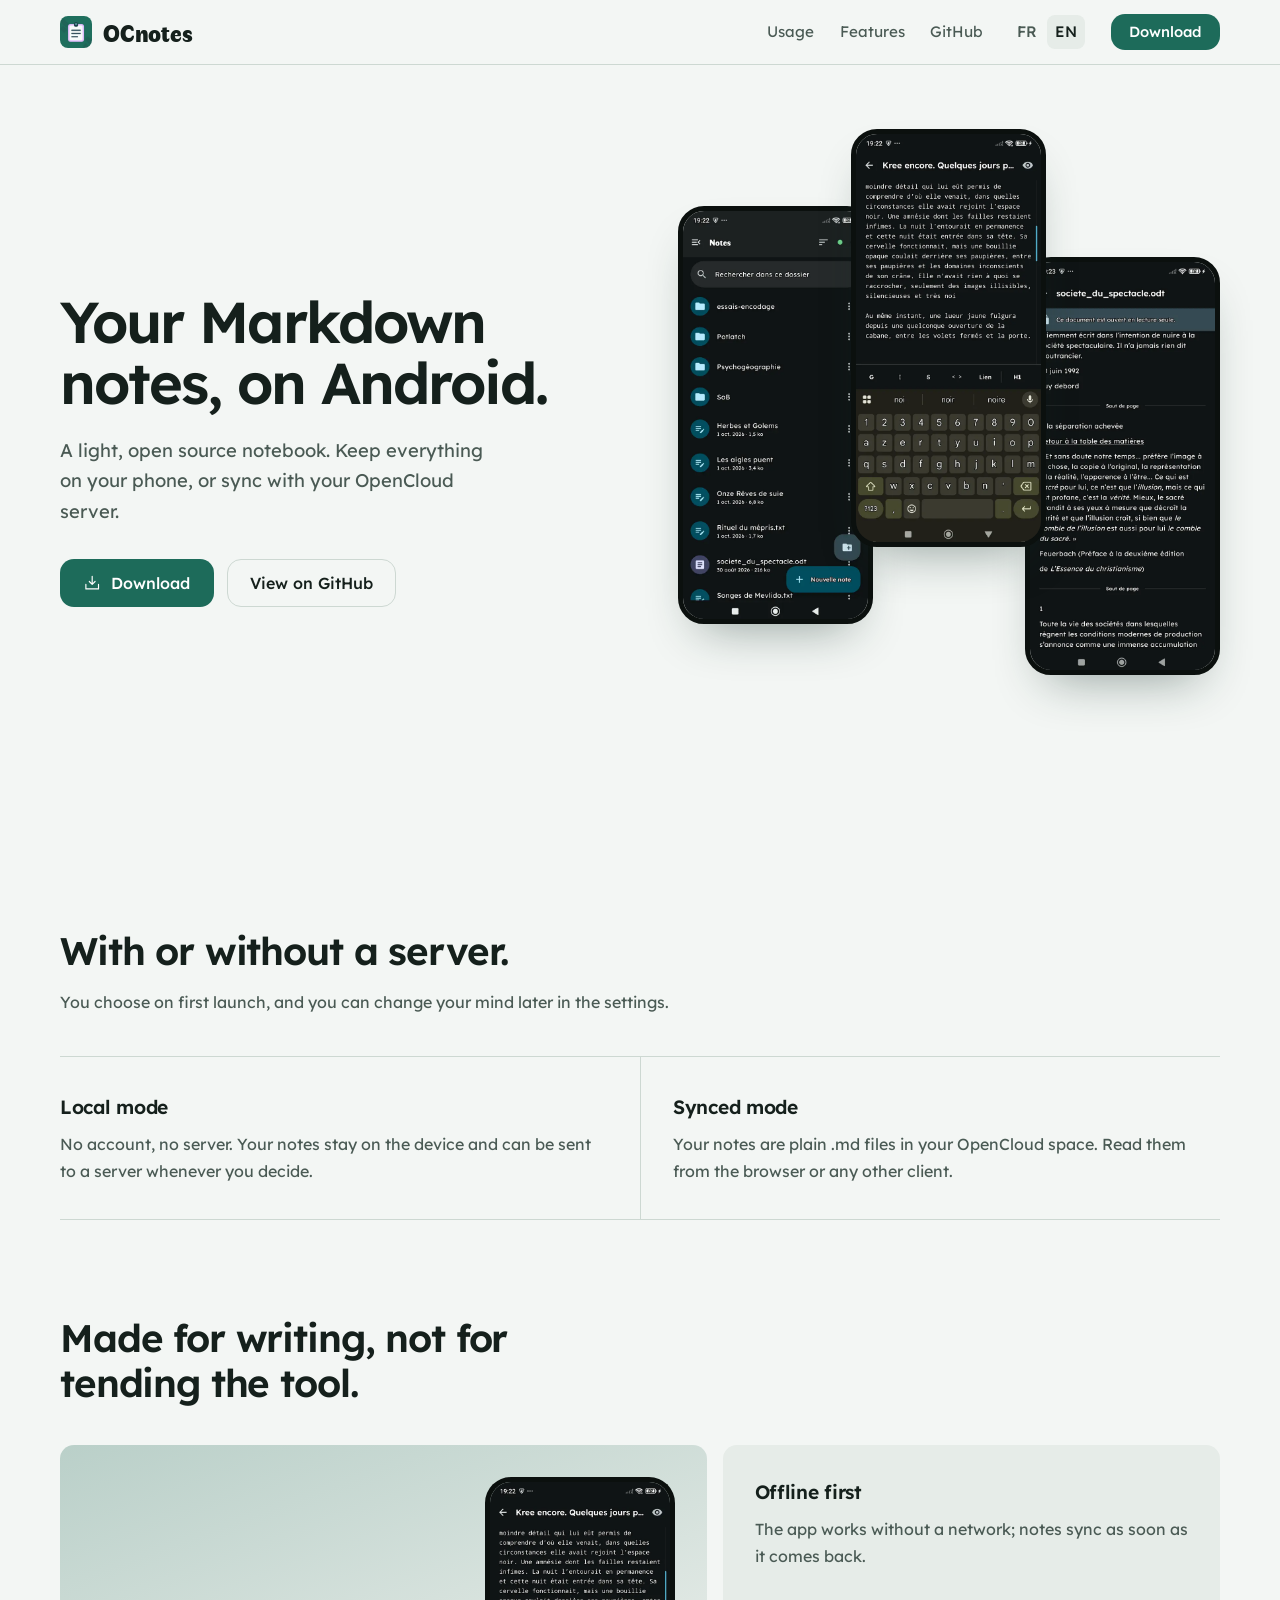
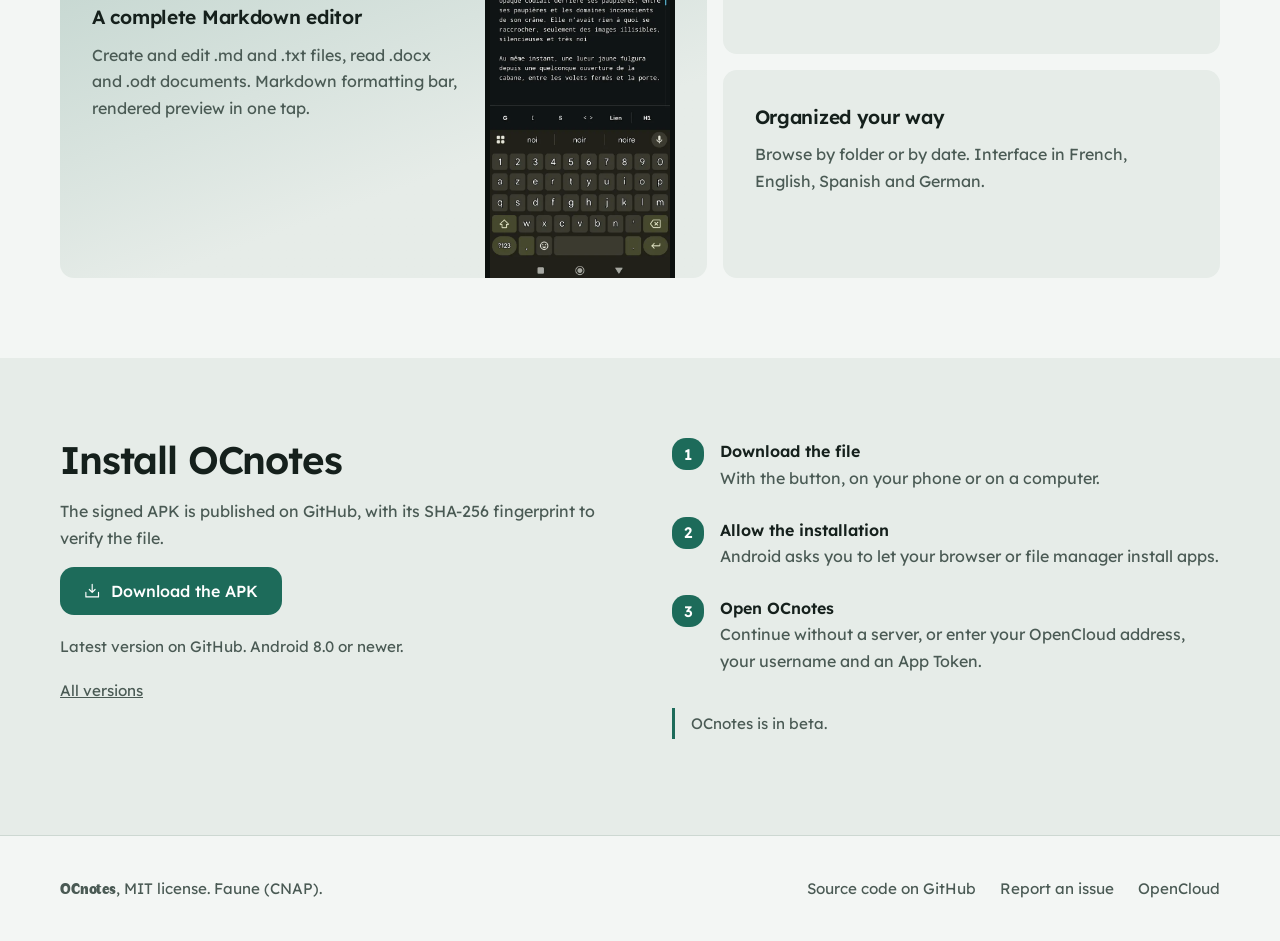
==== site/en/index.html @ 5937291a "Add English version of the site and refactor styles and scripts - Created a new English index.html f" ====
<!doctype html>
<html lang="en">
<head>
<meta charset="utf-8">
<meta name="viewport" content="width=device-width, initial-scale=1">
<title>OCnotes, Markdown notes for Android</title>
<meta name="description" content="OCnotes is an Android Markdown notes app that works locally or syncs with your OpenCloud server. Open source, MIT license.">
<meta name="color-scheme" content="light dark">
<meta property="og:title" content="OCnotes, Markdown notes for Android">
<meta property="og:description" content="Markdown notes on Android, local or synced with OpenCloud.">
<meta property="og:type" content="website">
<link rel="canonical" href="https://ocnotes.fr/en/">
<link rel="icon" type="image/png" href="../assets/favicon.png">
<link rel="preload" href="../assets/lexend-Regular.woff2" as="font" type="font/woff2" crossorigin>
<link rel="preload" href="../assets/faune-display-black.woff2" as="font" type="font/woff2" crossorigin>

<link rel="stylesheet" href="../assets/site.css">
<link rel="alternate" hreflang="fr" href="https://ocnotes.fr/">
<link rel="alternate" hreflang="en" href="https://ocnotes.fr/en/">
<link rel="alternate" hreflang="x-default" href="https://ocnotes.fr/en/">
</head>

<body>

<header class="nav">
  <div class="wrap">
    <a class="brand" href="#top"><img src="../assets/icon.webp" alt="" width="32" height="32"><span class="wordmark">OCnotes</span></a>
    <nav class="nav-links" aria-label="Main navigation">
      <a href="#usages">Usage</a>
      <a href="#features">Features</a>
      <a href="https://github.com/ybediat/OCnotes">GitHub</a>
      <span class="lang" role="group" aria-label="Language">
        <a href="../" hreflang="fr" lang="fr" data-lang="fr">FR</a>
        <a href="./" hreflang="en" lang="en" data-lang="en" aria-current="true">EN</a>
      </span>
      <a class="btn btn-primary" href="#download">Download</a>
    </nav>
  </div>
</header>

<main id="top">

  <!-- ===== Hero ===== -->
  <section class="hero">
    <div class="wrap">
      <div>
        <h1>Your Markdown notes, on Android.</h1>
        <p class="lead">A light, open source notebook. Keep everything on your phone, or sync with your OpenCloud server.</p>
        <div class="cta">
          <a class="btn btn-primary" href="#download">
            <svg viewBox="0 0 256 256" fill="currentColor" aria-hidden="true"><path d="M224 144v64a8 8 0 0 1-8 8H40a8 8 0 0 1-8-8v-64a8 8 0 0 1 16 0v56h160v-56a8 8 0 0 1 16 0Zm-101.66 5.66a8 8 0 0 0 11.32 0l40-40a8 8 0 0 0-11.32-11.32L136 124.69V32a8 8 0 0 0-16 0v92.69l-26.34-26.35a8 8 0 0 0-11.32 11.32Z"/></svg>
            Download
          </a>
          <a class="btn btn-ghost" href="https://github.com/ybediat/OCnotes">View on GitHub</a>
        </div>
      </div>

      <div class="phones">
        <img class="phone p1" src="../assets/liste-notes.webp" width="560" height="1234" alt="OCnotes: the list of folders and notes, with search and a New note button">
        <img class="phone p2" src="../assets/editeur.webp" width="560" height="1234" alt="OCnotes: the Markdown editor, with its formatting bar above the keyboard">
        <img class="phone p3" src="../assets/apercu.webp" width="560" height="1234" alt="OCnotes: an .odt document opened read-only">
      </div>
    </div>
  </section>

  <!-- ===== Deux usages ===== -->
  <section class="modes" id="usages">
    <div class="wrap reveal">
      <h2>With or without a server.</h2>
      <p>You choose on first launch, and you can change your mind later in the settings.</p>
      <div class="modes-grid">
        <div>
          <h3>Local mode</h3>
          <p>No account, no server. Your notes stay on the device and can be sent to a server whenever you decide.</p>
        </div>
        <div>
          <h3>Synced mode</h3>
          <p>Your notes are plain .md files in your OpenCloud space. Read them from the browser or any other client.</p>
        </div>
      </div>
    </div>
  </section>

  <!-- ===== Fonctionnalités ===== -->
  <section id="features" style="padding-top: 1rem;">
    <div class="wrap">
      <h2 class="reveal">Made for writing, not for tending the tool.</h2>
      <div class="features-grid">

        <article class="tile tile-big reveal">
          <div class="text">
            <h3>A complete Markdown editor</h3>
            <p>Create and edit .md and .txt files, read .docx and .odt documents. Markdown formatting bar, rendered preview in one tap.</p>
          </div>
          <img src="../assets/editeur.webp" loading="lazy" width="560" height="1234" alt="The OCnotes Markdown editor with a long text">
        </article>

        <article class="tile reveal">
          <h3>Offline first</h3>
          <p>The app works without a network; notes sync as soon as it comes back.</p>
        </article>

        <article class="tile reveal">
          <h3>Organized your way</h3>
          <p>Browse by folder or by date. Interface in French, English, Spanish and German.</p>
        </article>

      </div>
    </div>
  </section>

  <!-- ===== Téléchargement ===== -->
  <section class="download" id="download">
    <div class="wrap">
      <div class="reveal">
        <h2>Install OCnotes</h2>
        <p class="muted">The signed APK is published on GitHub, with its SHA-256 fingerprint to verify the file.</p>
        <a class="btn btn-primary" id="dl-btn" href="https://github.com/ybediat/OCnotes/releases/latest" data-apk>
          <svg viewBox="0 0 256 256" fill="currentColor" aria-hidden="true"><path d="M224 144v64a8 8 0 0 1-8 8H40a8 8 0 0 1-8-8v-64a8 8 0 0 1 16 0v56h160v-56a8 8 0 0 1 16 0Zm-101.66 5.66a8 8 0 0 0 11.32 0l40-40a8 8 0 0 0-11.32-11.32L136 124.69V32a8 8 0 0 0-16 0v92.69l-26.34-26.35a8 8 0 0 0-11.32 11.32Z"/></svg>
          <span id="dl-label">Download the APK</span>
        </a>
        <p class="dl-meta" id="dl-meta">Latest version on GitHub. Android 8.0 or newer.</p>
        <p class="dl-meta"><a href="https://github.com/ybediat/OCnotes/releases">All versions</a></p>
      </div>

      <div class="reveal">
        <ol class="steps">
          <li><strong>Download the file</strong><span>With the button, on your phone or on a computer.</span></li>
          <li><strong>Allow the installation</strong><span>Android asks you to let your browser or file manager install apps.</span></li>
          <li><strong>Open OCnotes</strong><span>Continue without a server, or enter your OpenCloud address, your username and an App Token.</span></li>
        </ol>
        <p class="note">OCnotes is in beta.</p>
      </div>
    </div>
  </section>

</main>

<footer>
  <div class="wrap">
    <span><span class="wordmark">OCnotes</span>, MIT license. <a href="https://www.cnap.fr/sites/faune/">Faune</a> (CNAP).</span>
    <nav aria-label="Links">
      <a href="https://github.com/ybediat/OCnotes">Source code on GitHub</a>
      <a href="https://github.com/ybediat/OCnotes/issues">Report an issue</a>
      <a href="https://opencloud.eu">OpenCloud</a>
    </nav>
  </div>
</footer>

<script src="../assets/site.js" defer></script>
</body>
</html>
---- site/assets/site.css ----
/* ---------- Polices : Lexend, la même que dans l'application ---------- */
@font-face { font-family: "Lexend"; font-weight: 400; font-display: swap; src: url("lexend-Regular.woff2") format("woff2"); }
@font-face { font-family: "Lexend"; font-weight: 500; font-display: swap; src: url("lexend-Medium.woff2") format("woff2"); }
@font-face { font-family: "Lexend"; font-weight: 600; font-display: swap; src: url("lexend-SemiBold.woff2") format("woff2"); }

/* Faune Display Black (CNAP) : la police du nom de l'app, réservée au mot OCnotes */
@font-face { font-family: "Faune"; font-weight: 900; font-display: swap; src: url("faune-display-black.woff2") format("woff2"); }

/* ---------- Jetons de couleur (clair par défaut, sombre selon le système) ---------- */
:root {
  --bg: #f3f6f4;
  --surface: #e6ece8;
  --ink: #15201c;
  --muted: #4a5a54;
  --line: #cdd8d2;
  --accent: #1d6b5a;        /* le vert de l'icône, seule couleur d'accent */
  --accent-ink: #ffffff;
  --radius: 14px;           /* un seul rayon pour tout, sauf les téléphones */
  --phone-radius: 26px;
  --shadow: 0 24px 50px -22px rgb(21 48 40 / .45);
}
@media (prefers-color-scheme: dark) {
  :root {
    --bg: #0f1513;
    --surface: #18211d;
    --ink: #e8efeb;
    --muted: #9db0a8;
    --line: #28352f;
    --accent: #5fc9ae;
    --accent-ink: #08201a;
    --shadow: 0 24px 50px -22px rgb(0 0 0 / .8);
  }
}

* { box-sizing: border-box; }
html { scroll-behavior: smooth; }
body {
  margin: 0;
  background: var(--bg);
  color: var(--ink);
  font-family: "Lexend", system-ui, -apple-system, "Segoe UI", sans-serif;
  font-size: 1rem;
  line-height: 1.65;
  -webkit-font-smoothing: antialiased;
}
img { display: block; max-width: 100%; height: auto; }
a { color: inherit; }
:focus-visible { outline: 3px solid var(--accent); outline-offset: 3px; border-radius: 6px; }

.wrap { width: min(1160px, 100% - 2rem); margin-inline: auto; }

/* ---------- Boutons ---------- */
.btn {
  display: inline-flex; align-items: center; gap: .6rem;
  padding: .85rem 1.4rem;
  border-radius: var(--radius);
  font: 500 1rem/1 "Lexend", sans-serif;
  text-decoration: none; white-space: nowrap;
  border: 1.5px solid transparent;
  transition: transform .2s cubic-bezier(.16,1,.3,1), background-color .2s;
}
.btn:active { transform: scale(.97); }
.btn-primary { background: var(--accent); color: var(--accent-ink); }
.btn-primary:hover { transform: translateY(-2px); }
.btn-ghost { border-color: var(--line); color: var(--ink); }
.btn-ghost:hover { background: var(--surface); }
.btn svg { width: 1.15em; height: 1.15em; flex: none; }

/* ---------- Navigation (une seule ligne, 64px) ---------- */
.nav { position: sticky; top: 0; z-index: 10; background: color-mix(in srgb, var(--bg) 88%, transparent); backdrop-filter: blur(10px); -webkit-backdrop-filter: blur(10px); border-bottom: 1px solid var(--line); }
.nav .wrap { height: 64px; display: flex; align-items: center; justify-content: space-between; gap: 1rem; }
.brand { display: flex; align-items: center; gap: .7rem; text-decoration: none; }
.wordmark { font-family: "Faune", "Lexend", sans-serif; font-weight: 900; letter-spacing: -.01em; }
.brand .wordmark { font-size: 1.5rem; line-height: 1; }
.brand img { width: 32px; height: 32px; border-radius: 8px; }
.nav-links { display: flex; align-items: center; gap: 1.6rem; }
.nav-links a:not(.btn) { text-decoration: none; color: var(--muted); font-size: .95rem; }
.nav-links a:not(.btn):hover { color: var(--ink); }
.nav .btn { padding: .6rem 1.1rem; font-size: .92rem; }

/* ---------- Hero : texte à gauche, trois écrans à droite ---------- */
.hero { padding-block: 4rem 5rem; }
.hero .wrap { display: grid; grid-template-columns: 1.05fr 1fr; gap: 3rem; align-items: center; }
h1 { font-size: clamp(2.2rem, 4.6vw, 3.6rem); line-height: 1.06; letter-spacing: -.035em; font-weight: 600; margin: 0 0 1.4rem; max-width: 18ch; }
.lead { font-size: 1.15rem; color: var(--muted); max-width: 40ch; margin: 0 0 2rem; }
.cta { display: flex; flex-wrap: wrap; gap: .8rem; }

.phones { position: relative; height: min(640px, 70vw); }
.phone {
  position: absolute; width: 36%;
  border-radius: var(--phone-radius);
  border: 5px solid #0b100e;
  box-shadow: var(--shadow);
  background: #0b100e;
}
.phone.p1 { left: 0;   top: 12%; }
.phone.p2 { left: 32%; top: 0;   z-index: 2; }
.phone.p3 { left: 64%; top: 20%; }

/* ---------- Deux usages : deux colonnes séparées par un simple filet ---------- */
section { padding-block: 5rem; }
h2 { font-size: clamp(1.7rem, 3.2vw, 2.4rem); line-height: 1.15; letter-spacing: -.03em; font-weight: 600; margin: 0 0 1rem; max-width: 20ch; }
h3 { font-size: 1.2rem; letter-spacing: -.015em; font-weight: 600; margin: 0 0 .5rem; }
p { margin: 0 0 1rem; max-width: 62ch; }
.muted { color: var(--muted); }

.modes .wrap > p { color: var(--muted); }
.modes-grid { display: grid; grid-template-columns: 1fr 1fr; margin-top: 2.5rem; border-block: 1px solid var(--line); }
.modes-grid > div { padding: 2.2rem 2rem 2.2rem 0; }
.modes-grid > div + div { padding: 2.2rem 0 2.2rem 2rem; border-left: 1px solid var(--line); }
.modes-grid p { color: var(--muted); margin: 0; }

/* ---------- Fonctionnalités : une grande tuile + deux plus petites ---------- */
.features-grid { display: grid; grid-template-columns: 1.3fr 1fr; grid-template-rows: auto auto; gap: 1rem; margin-top: 2.5rem; }
.tile { border-radius: var(--radius); padding: 2rem; background: var(--surface); overflow: hidden; }
.tile p { color: var(--muted); margin: 0; }
.tile-big { grid-row: span 2; display: grid; grid-template-columns: 1fr 190px; gap: 1.5rem; align-items: end; padding-bottom: 0;
  background: linear-gradient(160deg, color-mix(in srgb, var(--accent) 22%, var(--surface)), var(--surface) 70%); }
.tile-big .text { padding-bottom: 2rem; align-self: center; }
.tile-big img { border-radius: var(--phone-radius) var(--phone-radius) 0 0; border: 5px solid #0b100e; border-bottom: 0; }
.tile ul { margin: 1rem 0 0; padding: 0; list-style: none; color: var(--muted); }
.tile li { padding: .35rem 0; }

/* ---------- Téléchargement ---------- */
.download { background: var(--surface); }
.download .wrap { display: grid; grid-template-columns: 1fr 1fr; gap: 4rem; align-items: start; }
.dl-meta { color: var(--muted); font-size: .95rem; margin: 1.2rem 0 0; }
.dl-meta code { font-family: ui-monospace, "SFMono-Regular", Menlo, Consolas, monospace; font-size: .8rem; word-break: break-all; }
.steps { margin: 0; padding: 0; list-style: none; counter-reset: s; }
.steps li { counter-increment: s; padding: 0 0 1.6rem 3rem; position: relative; }
.steps li::before {
  content: counter(s); position: absolute; left: 0; top: 0;
  width: 2rem; height: 2rem; border-radius: var(--radius);
  background: var(--accent); color: var(--accent-ink);
  display: grid; place-items: center; font-weight: 600; font-size: .95rem;
}
.steps strong { display: block; font-weight: 600; }
.steps span { color: var(--muted); }
.note { border-left: 3px solid var(--accent); padding: .2rem 0 .2rem 1rem; color: var(--muted); font-size: .95rem; margin-top: .5rem; }

/* ---------- Pied de page ---------- */
footer { padding-block: 2.5rem; border-top: 1px solid var(--line); color: var(--muted); font-size: .95rem; }
footer .wrap { display: flex; flex-wrap: wrap; gap: 1rem 2rem; justify-content: space-between; }
footer nav { display: flex; flex-wrap: wrap; gap: 1.5rem; }
footer a { text-decoration: none; }
footer a:hover { color: var(--ink); text-decoration: underline; }

/* ---------- Mouvement : entrée douce, désactivée si l'utilisateur le demande ---------- */
@media (prefers-reduced-motion: no-preference) {
  .reveal { opacity: 0; transform: translateY(22px); transition: opacity .7s cubic-bezier(.16,1,.3,1), transform .7s cubic-bezier(.16,1,.3,1); }
  .reveal.in { opacity: 1; transform: none; }
  /* les téléphones du hero arrivent l'un après l'autre : ils racontent l'ordre liste, édition, aperçu */
  .phone { opacity: 0; animation: rise .9s cubic-bezier(.16,1,.3,1) forwards; }
  .p1 { animation-delay: .1s; } .p2 { animation-delay: .25s; } .p3 { animation-delay: .4s; }
  @keyframes rise { from { opacity: 0; transform: translateY(40px); } to { opacity: 1; transform: none; } }
}

/* ---------- Mobile : tout passe sur une colonne ---------- */
@media (max-width: 860px) {
  .hero { padding-block: 2.5rem 3rem; }
  .hero .wrap, .download .wrap, .features-grid, .modes-grid { grid-template-columns: 1fr; }
  .phones { height: 78vw; max-height: 480px; }
  .modes-grid > div, .modes-grid > div + div { padding: 1.6rem 0; border-left: 0; }
  .modes-grid > div + div { border-top: 1px solid var(--line); }
  .tile-big { grid-row: auto; grid-template-columns: 1fr 140px; }
  .nav-links a:not(.btn) { display: none; }
  section { padding-block: 3.5rem; }
  .download .wrap { gap: 2.5rem; }
}
@media (max-width: 460px) {
  .tile-big { grid-template-columns: 1fr; }
  .tile-big img { width: 180px; justify-self: center; }
}

/* ---------- Sélecteur de langue ---------- */
.nav-links .lang { display: flex; align-items: center; gap: .15rem; font-size: .85rem; }
.nav-links .lang a:not(.btn) { display: inline-block; padding: .25rem .5rem; border-radius: 8px; color: var(--muted); font-weight: 500; }
.nav-links .lang a[aria-current="true"] { background: var(--surface); color: var(--ink); }
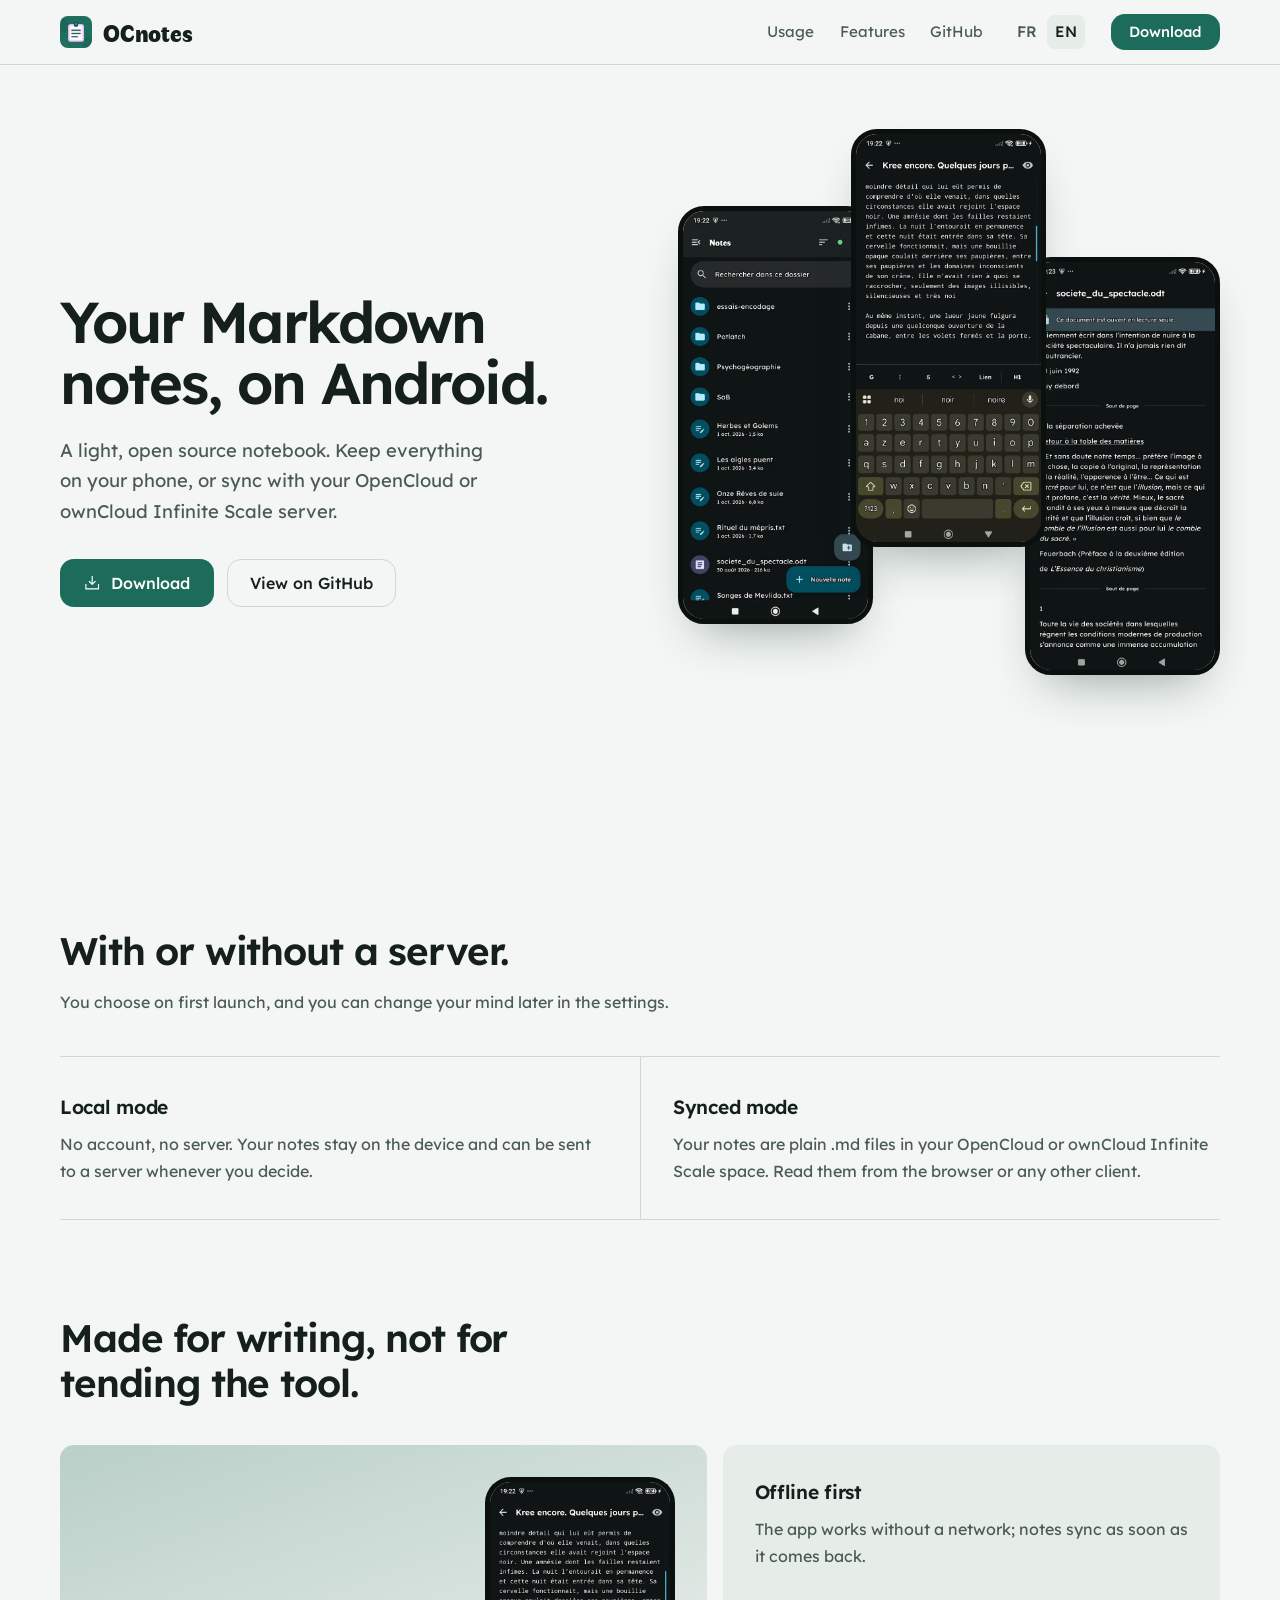
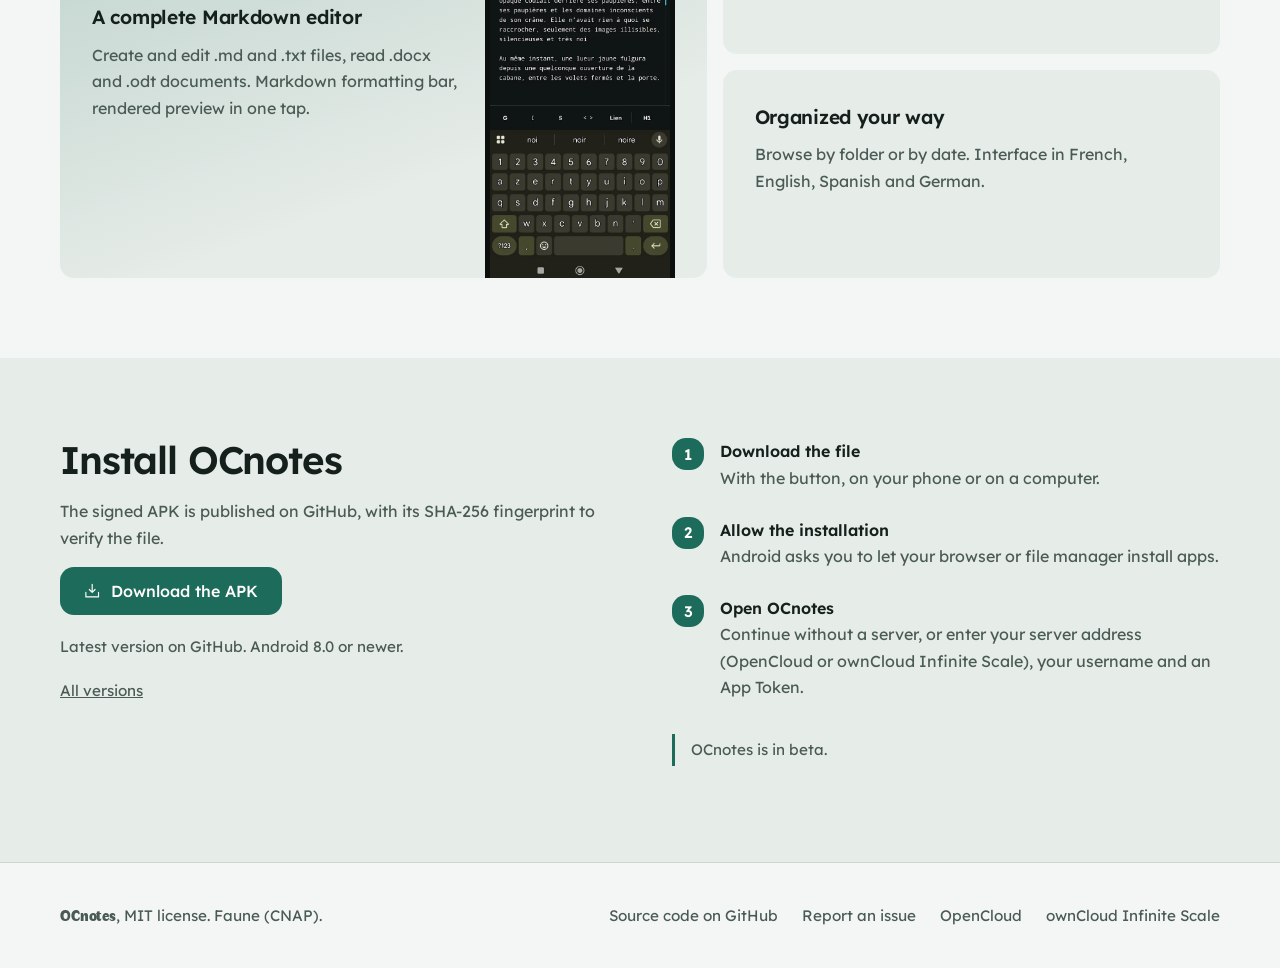
==== commit 4da6705b: "Add localization strings for account removal and session loss warnings - Updated English, Spanish, a" ====
--- a/site/en/index.html
+++ b/site/en/index.html
@@ -4,10 +4,10 @@
 <meta charset="utf-8">
 <meta name="viewport" content="width=device-width, initial-scale=1">
 <title>OCnotes, Markdown notes for Android</title>
-<meta name="description" content="OCnotes is an Android Markdown notes app that works locally or syncs with your OpenCloud server. Open source, MIT license.">
+<meta name="description" content="OCnotes is an Android Markdown notes app that works locally or syncs with your OpenCloud or ownCloud Infinite Scale server. Open source, MIT license.">
 <meta name="color-scheme" content="light dark">
 <meta property="og:title" content="OCnotes, Markdown notes for Android">
-<meta property="og:description" content="Markdown notes on Android, local or synced with OpenCloud.">
+<meta property="og:description" content="Markdown notes on Android, local or synced with OpenCloud or ownCloud Infinite Scale.">
 <meta property="og:type" content="website">
 <link rel="canonical" href="https://ocnotes.fr/en/">
 <link rel="icon" type="image/png" href="../assets/favicon.png">
@@ -45,7 +45,7 @@
     <div class="wrap">
       <div>
         <h1>Your Markdown notes, on Android.</h1>
-        <p class="lead">A light, open source notebook. Keep everything on your phone, or sync with your OpenCloud server.</p>
+        <p class="lead">A light, open source notebook. Keep everything on your phone, or sync with your OpenCloud or ownCloud Infinite Scale server.</p>
         <div class="cta">
           <a class="btn btn-primary" href="#download">
             <svg viewBox="0 0 256 256" fill="currentColor" aria-hidden="true"><path d="M224 144v64a8 8 0 0 1-8 8H40a8 8 0 0 1-8-8v-64a8 8 0 0 1 16 0v56h160v-56a8 8 0 0 1 16 0Zm-101.66 5.66a8 8 0 0 0 11.32 0l40-40a8 8 0 0 0-11.32-11.32L136 124.69V32a8 8 0 0 0-16 0v92.69l-26.34-26.35a8 8 0 0 0-11.32 11.32Z"/></svg>
@@ -75,7 +75,7 @@
         </div>
         <div>
           <h3>Synced mode</h3>
-          <p>Your notes are plain .md files in your OpenCloud space. Read them from the browser or any other client.</p>
+          <p>Your notes are plain .md files in your OpenCloud or ownCloud Infinite Scale space. Read them from the browser or any other client.</p>
         </div>
       </div>
     </div>
@@ -127,7 +127,7 @@
         <ol class="steps">
           <li><strong>Download the file</strong><span>With the button, on your phone or on a computer.</span></li>
           <li><strong>Allow the installation</strong><span>Android asks you to let your browser or file manager install apps.</span></li>
-          <li><strong>Open OCnotes</strong><span>Continue without a server, or enter your OpenCloud address, your username and an App Token.</span></li>
+          <li><strong>Open OCnotes</strong><span>Continue without a server, or enter your server address (OpenCloud or ownCloud Infinite Scale), your username and an App Token.</span></li>
         </ol>
         <p class="note">OCnotes is in beta.</p>
       </div>
@@ -143,6 +143,7 @@
       <a href="https://github.com/ybediat/OCnotes">Source code on GitHub</a>
       <a href="https://github.com/ybediat/OCnotes/issues">Report an issue</a>
       <a href="https://opencloud.eu">OpenCloud</a>
+      <a href="https://owncloud.dev/ocis/">ownCloud Infinite Scale</a>
     </nav>
   </div>
 </footer>
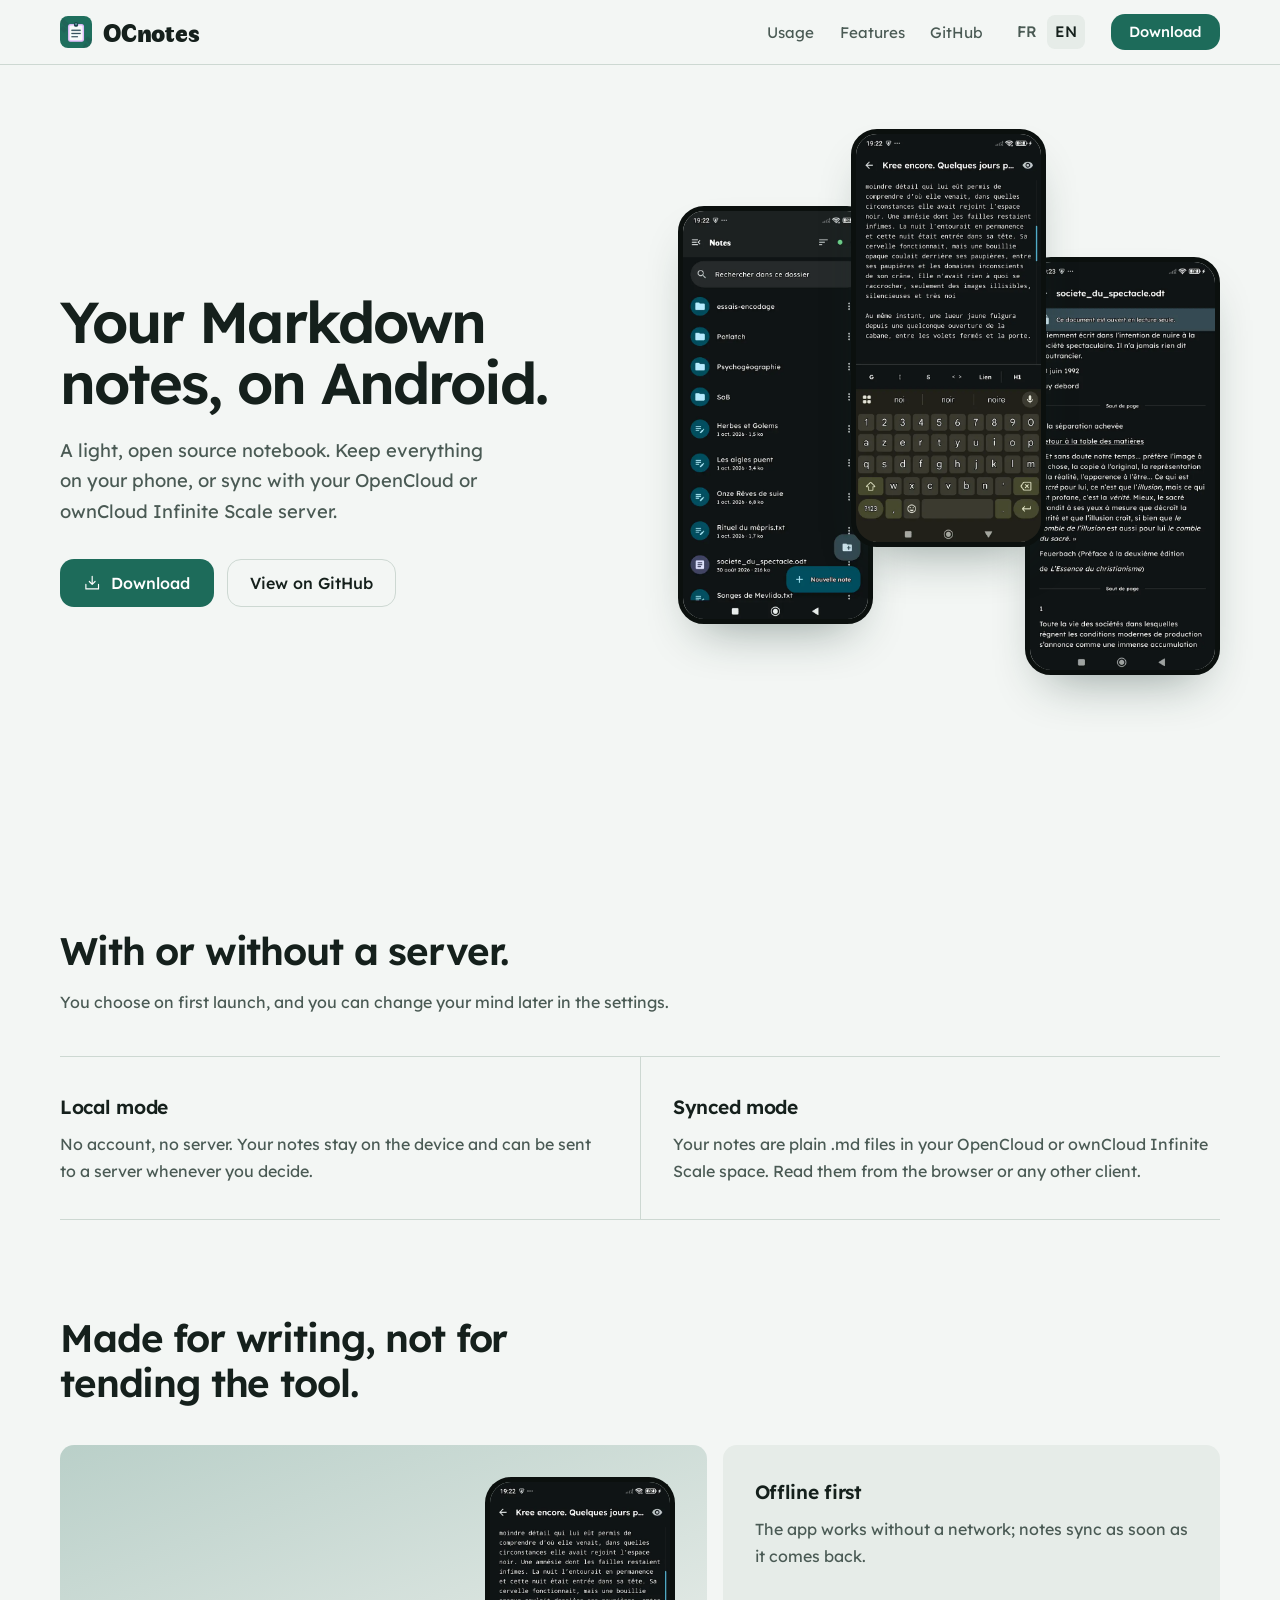
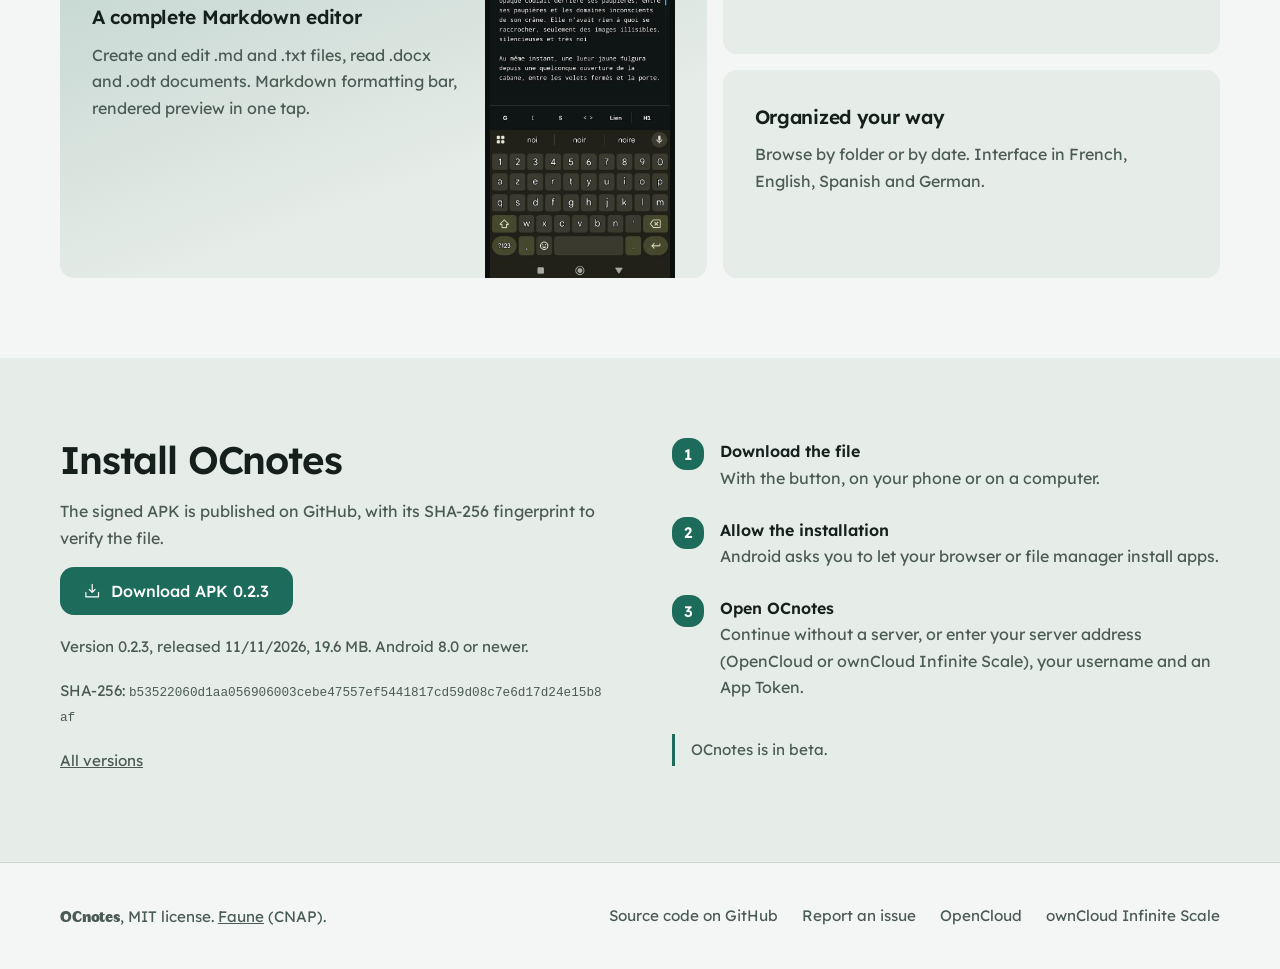
==== commit d29ece53: "Site de présentation : corrections de l'audit du 20/11/2026 - contenu visible sans JavaScript (appar" ====
--- a/site/en/index.html
+++ b/site/en/index.html
@@ -9,10 +9,18 @@
 <meta property="og:title" content="OCnotes, Markdown notes for Android">
 <meta property="og:description" content="Markdown notes on Android, local or synced with OpenCloud or ownCloud Infinite Scale.">
 <meta property="og:type" content="website">
+<meta property="og:url" content="https://ocnotes.fr/en/">
+<meta property="og:locale" content="en_US">
+<meta property="og:locale:alternate" content="fr_FR">
+<meta property="og:image" content="https://ocnotes.fr/assets/og.jpg">
+<meta property="og:image:width" content="1200">
+<meta property="og:image:height" content="630">
+<meta property="og:image:alt" content="Three OCnotes screens: the note list, the Markdown editor and a document preview">
+<meta name="twitter:card" content="summary_large_image">
 <link rel="canonical" href="https://ocnotes.fr/en/">
 <link rel="icon" type="image/png" href="../assets/favicon.png">
 <link rel="preload" href="../assets/lexend-Regular.woff2" as="font" type="font/woff2" crossorigin>
-<link rel="preload" href="../assets/faune-display-black.woff2" as="font" type="font/woff2" crossorigin>
+<link rel="preload" href="../assets/lexend-SemiBold.woff2" as="font" type="font/woff2" crossorigin>
 
 <link rel="stylesheet" href="../assets/site.css">
 <link rel="alternate" hreflang="fr" href="https://ocnotes.fr/">
@@ -22,13 +30,27 @@
 
 <body>
 
+<a class="skip-link" href="#content">Skip to content</a>
+
+<div class="lang-hint" id="lang-hint" lang="fr" hidden>
+  <div class="wrap">
+    <p>Cette page existe aussi en français.</p>
+    <a href="../" hreflang="fr" data-lang="fr">Version française</a>
+    <button type="button" data-lang="en">Rester en anglais</button>
+  </div>
+</div>
+
 <header class="nav">
   <div class="wrap">
     <a class="brand" href="#top"><img src="../assets/icon.webp" alt="" width="32" height="32"><span class="wordmark">OCnotes</span></a>
     <nav class="nav-links" aria-label="Main navigation">
-      <a href="#usages">Usage</a>
-      <a href="#features">Features</a>
-      <a href="https://github.com/ybediat/OCnotes">GitHub</a>
+      <button class="menu-btn" type="button" popovertarget="menu" aria-controls="menu">Menu</button>
+      <ul class="menu" id="menu" popover>
+        <li><a href="#usages">Usage</a></li>
+        <li><a href="#features">Features</a></li>
+        <li><a href="https://github.com/ybediat/OCnotes">GitHub</a></li>
+        <li class="menu-dl"><a href="#download">Download</a></li>
+      </ul>
       <span class="lang" role="group" aria-label="Language">
         <a href="../" hreflang="fr" lang="fr" data-lang="fr">FR</a>
         <a href="./" hreflang="en" lang="en" data-lang="en" aria-current="true">EN</a>
@@ -44,7 +66,7 @@
   <section class="hero">
     <div class="wrap">
       <div>
-        <h1>Your Markdown notes, on Android.</h1>
+        <h1 id="content" tabindex="-1">Your Markdown notes, on Android.</h1>
         <p class="lead">A light, open source notebook. Keep everything on your phone, or sync with your OpenCloud or ownCloud Infinite Scale server.</p>
         <div class="cta">
           <a class="btn btn-primary" href="#download">
@@ -57,7 +79,7 @@
 
       <div class="phones">
         <img class="phone p1" src="../assets/liste-notes.webp" width="560" height="1234" alt="OCnotes: the list of folders and notes, with search and a New note button">
-        <img class="phone p2" src="../assets/editeur.webp" width="560" height="1234" alt="OCnotes: the Markdown editor, with its formatting bar above the keyboard">
+        <img class="phone p2" src="../assets/editeur.webp" fetchpriority="high" width="560" height="1234" alt="OCnotes: the Markdown editor, with its formatting bar above the keyboard">
         <img class="phone p3" src="../assets/apercu.webp" width="560" height="1234" alt="OCnotes: an .odt document opened read-only">
       </div>
     </div>
@@ -82,7 +104,7 @@
   </section>
 
   <!-- ===== Fonctionnalités ===== -->
-  <section id="features" style="padding-top: 1rem;">
+  <section id="features" class="features">
     <div class="wrap">
       <h2 class="reveal">Made for writing, not for tending the tool.</h2>
       <div class="features-grid">
--- a/site/assets/site.css
+++ b/site/assets/site.css
@@ -33,7 +33,9 @@
 }
 
 * { box-sizing: border-box; }
-html { scroll-behavior: smooth; }
+/* les ancres s'arrêtent sous l'en-tête collant (64px) plutôt que dessous */
+html { scroll-padding-top: 80px; }
+@media (prefers-reduced-motion: no-preference) { html { scroll-behavior: smooth; } }
 body {
   margin: 0;
   background: var(--bg);
@@ -41,6 +43,7 @@
   font-family: "Lexend", system-ui, -apple-system, "Segoe UI", sans-serif;
   font-size: 1rem;
   line-height: 1.65;
+  font-size-adjust: from-font;
   -webkit-font-smoothing: antialiased;
 }
 img { display: block; max-width: 100%; height: auto; }
@@ -48,6 +51,20 @@
 :focus-visible { outline: 3px solid var(--accent); outline-offset: 3px; border-radius: 6px; }
 
 .wrap { width: min(1160px, 100% - 2rem); margin-inline: auto; }
+
+/* ---------- Lien d'évitement : hors écran tant qu'il n'a pas le focus ---------- */
+.skip-link { position: absolute; left: 1rem; top: -4rem; z-index: 20; padding: .6rem 1rem; border-radius: var(--radius); background: var(--accent); color: var(--accent-ink); text-decoration: none; }
+.skip-link:focus-visible { top: 1rem; }
+/* la cible du lien d'évitement reçoit le focus sans anneau inutile */
+h1:focus { outline: none; }
+
+/* ---------- Bandeau « autre langue » (affiché par site.js) ---------- */
+.lang-hint { background: var(--surface); border-bottom: 1px solid var(--line); font-size: .95rem; }
+.lang-hint .wrap { display: flex; flex-wrap: wrap; align-items: center; gap: .5rem 1.2rem; padding-block: .6rem; }
+.lang-hint p { margin: 0; }
+.lang-hint a { font-weight: 500; }
+.lang-hint button { margin-left: auto; font: inherit; color: var(--muted); background: none; border: 1px solid var(--line); border-radius: 8px; padding: .3rem .8rem; cursor: pointer; }
+.lang-hint button:hover { color: var(--ink); }
 
 /* ---------- Boutons ---------- */
 .btn {
@@ -59,9 +76,12 @@
   border: 1.5px solid transparent;
   transition: transform .2s cubic-bezier(.16,1,.3,1), background-color .2s;
 }
-.btn:active { transform: scale(.97); }
+
 .btn-primary { background: var(--accent); color: var(--accent-ink); }
-.btn-primary:hover { transform: translateY(-2px); }
+@media (prefers-reduced-motion: no-preference) {
+  .btn:active { transform: scale(.97); }
+  .btn-primary:hover { transform: translateY(-2px); }
+}
 .btn-ghost { border-color: var(--line); color: var(--ink); }
 .btn-ghost:hover { background: var(--surface); }
 .btn svg { width: 1.15em; height: 1.15em; flex: none; }
@@ -76,6 +96,12 @@
 .nav-links { display: flex; align-items: center; gap: 1.6rem; }
 .nav-links a:not(.btn) { text-decoration: none; color: var(--muted); font-size: .95rem; }
 .nav-links a:not(.btn):hover { color: var(--ink); }
+.menu { list-style: none; }
+.menu-btn { display: none; font: 500 .92rem/1 "Lexend", sans-serif; color: var(--ink); background: none; border: 1.5px solid var(--line); border-radius: var(--radius); padding: .55rem .9rem; cursor: pointer; anchor-name: --menu-btn; }
+/* grand écran : la liste du popover s'affiche comme une simple rangée de liens */
+@media (min-width: 861px) {
+  .menu { display: flex; gap: 1.6rem; position: static; inset: auto; margin: 0; padding: 0; border: 0; background: none; color: inherit; overflow: visible; width: auto; height: auto; }
+}
 .nav .btn { padding: .6rem 1.1rem; font-size: .92rem; }
 
 /* ---------- Hero : texte à gauche, trois écrans à droite ---------- */
@@ -111,6 +137,7 @@
 .modes-grid p { color: var(--muted); margin: 0; }
 
 /* ---------- Fonctionnalités : une grande tuile + deux plus petites ---------- */
+section.features { padding-top: 1rem; }
 .features-grid { display: grid; grid-template-columns: 1.3fr 1fr; grid-template-rows: auto auto; gap: 1rem; margin-top: 2.5rem; }
 .tile { border-radius: var(--radius); padding: 2rem; background: var(--surface); overflow: hidden; }
 .tile p { color: var(--muted); margin: 0; }
@@ -144,15 +171,21 @@
 footer nav { display: flex; flex-wrap: wrap; gap: 1.5rem; }
 footer a { text-decoration: none; }
 footer a:hover { color: var(--ink); text-decoration: underline; }
+footer .wrap > span a { text-decoration: underline; }
 
 /* ---------- Mouvement : entrée douce, désactivée si l'utilisateur le demande ---------- */
 @media (prefers-reduced-motion: no-preference) {
-  .reveal { opacity: 0; transform: translateY(22px); transition: opacity .7s cubic-bezier(.16,1,.3,1), transform .7s cubic-bezier(.16,1,.3,1); }
-  .reveal.in { opacity: 1; transform: none; }
+  @supports (animation-timeline: view()) {
+    .reveal { animation: reveal linear both; animation-timeline: view(); animation-range: entry 0% entry 60%; }
+    @keyframes reveal { from { opacity: 0; translate: 0 22px; } }
+  }
   /* les téléphones du hero arrivent l'un après l'autre : ils racontent l'ordre liste, édition, aperçu */
-  .phone { opacity: 0; animation: rise .9s cubic-bezier(.16,1,.3,1) forwards; }
-  .p1 { animation-delay: .1s; } .p2 { animation-delay: .25s; } .p3 { animation-delay: .4s; }
-  @keyframes rise { from { opacity: 0; transform: translateY(40px); } to { opacity: 1; transform: none; } }
+  .phone { animation: rise .9s cubic-bezier(.16,1,.3,1) backwards; }
+  .p1 { animation-delay: .1s; } .p3 { animation-delay: .25s; }
+  /* p2 est l'image principale (LCP) : elle glisse sans fondu pour être visible dès son chargement */
+  .p2 { animation-name: slide; }
+  @keyframes rise { from { opacity: 0; translate: 0 40px; } }
+  @keyframes slide { from { translate: 0 40px; } }
 }
 
 /* ---------- Mobile : tout passe sur une colonne ---------- */
@@ -163,9 +196,21 @@
   .modes-grid > div, .modes-grid > div + div { padding: 1.6rem 0; border-left: 0; }
   .modes-grid > div + div { border-top: 1px solid var(--line); }
   .tile-big { grid-row: auto; grid-template-columns: 1fr 140px; }
-  .nav-links a:not(.btn) { display: none; }
+  .nav-links { gap: .6rem; }
+  .menu-btn { display: inline-flex; }
+  .menu { margin: 0; padding: .5rem; border: 1px solid var(--line); border-radius: var(--radius); background: var(--bg); color: var(--ink); box-shadow: var(--shadow);
+    /* sous l'en-tête par défaut, sous le bouton si le navigateur gère le positionnement par ancre */
+    position: fixed; inset: auto; right: 1rem; top: 4.5rem; top: anchor(--menu-btn bottom); margin-top: .5rem; min-width: 12rem; }
+  .menu a:not(.btn) { display: block; padding: .6rem .8rem; border-radius: 8px; color: var(--ink); font-size: 1rem; }
+  .menu a:not(.btn):hover { background: var(--surface); }
   section { padding-block: 3.5rem; }
   .download .wrap { gap: 2.5rem; }
+}
+/* très petit écran : le bouton Télécharger de l'en-tête passe dans le menu (celui du hero reste juste dessous) */
+.menu .menu-dl { display: none; }
+@media (max-width: 520px) {
+  .nav .btn-primary { display: none; }
+  .menu .menu-dl { display: list-item; }
 }
 @media (max-width: 460px) {
   .tile-big { grid-template-columns: 1fr; }
